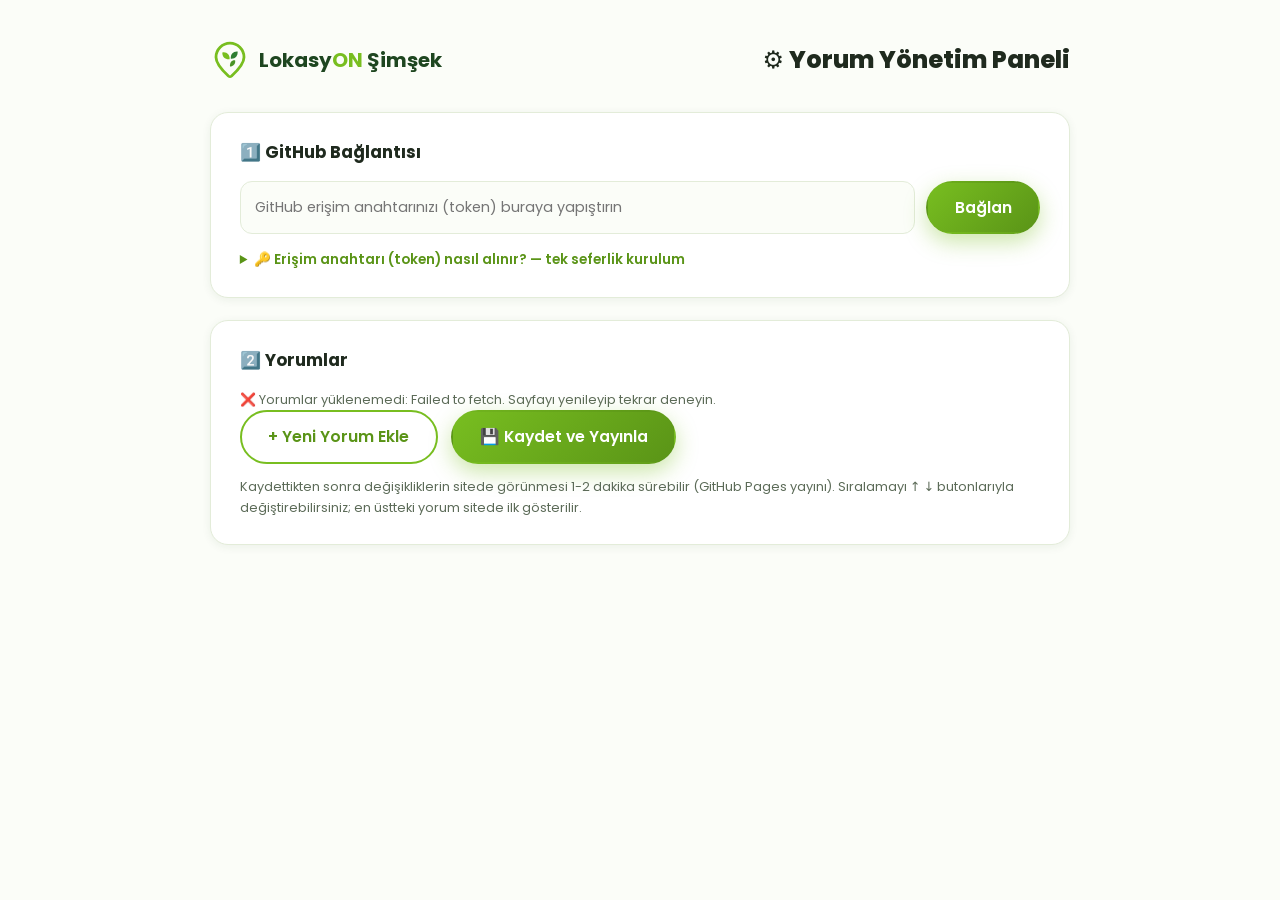
==== admin.html @ f654c785 "Yorum yonetim (admin) paneli ve dinamik yorumlar eklendi - Yorumlar data/yorumlar.json dosyasina tas" ====
<!DOCTYPE html>
<html lang="tr">
<head>
  <meta charset="UTF-8">
  <meta name="viewport" content="width=device-width, initial-scale=1.0">
  <meta name="robots" content="noindex, nofollow">
  <title>Yorum Yönetimi | LokasyON Şimşek</title>
  <link rel="preconnect" href="https://fonts.googleapis.com">
  <link rel="preconnect" href="https://fonts.gstatic.com" crossorigin>
  <link href="https://fonts.googleapis.com/css2?family=Poppins:wght@300;400;500;600;700;800&display=swap" rel="stylesheet">
  <link rel="stylesheet" href="css/style.css">
  <link rel="icon" href="data:image/svg+xml,%3Csvg xmlns='http://www.w3.org/2000/svg' viewBox='0 0 100 100'%3E%3Ccircle cx='50' cy='50' r='48' fill='white' stroke='%2378be20' stroke-width='4'/%3E%3Cpath d='M50 12 C32 12 18 26 18 44 C18 60 34 75 46 86 C48 88 52 88 54 86 C66 75 82 60 82 44 C82 26 68 12 50 12 Z' fill='none' stroke='%23222222' stroke-width='6'/%3E%3Cpath d='M32 32 C43 30 50 38 49 48 C38 49 31 42 32 32 Z' fill='%2378be20'/%3E%3Cpath d='M68 30 C57 29 51 36 52 46 C63 47 69 40 68 30 Z' fill='%232e7d32'/%3E%3C/svg%3E">
  <style>
    body { background: var(--bg-cream); }
    .admin-wrap { width: min(860px, 94%); margin: 0 auto; padding: 2.5rem 0 5rem; }
    .admin-head { display: flex; align-items: center; justify-content: space-between; gap: 1rem; flex-wrap: wrap; margin-bottom: 2rem; }
    .admin-head h1 { font-size: 1.5rem; font-weight: 800; }
    .admin-card { background: #fff; border: 1px solid var(--line); border-radius: var(--radius); padding: 1.6rem 1.8rem; box-shadow: var(--shadow-sm); margin-bottom: 1.4rem; }
    .admin-card h2 { font-size: 1.05rem; font-weight: 700; margin-bottom: 0.9rem; }
    .token-row { display: flex; gap: 0.7rem; flex-wrap: wrap; }
    .token-row input { flex: 1; min-width: 220px; font-family: var(--font); font-size: 0.9rem; border: 1.5px solid var(--line); border-radius: 12px; padding: 0.75em 1em; background: var(--bg-cream); }
    .token-row input:focus { outline: none; border-color: var(--green); }
    .token-help { margin-top: 0.9rem; font-size: 0.85rem; color: var(--muted); }
    .token-help summary { cursor: pointer; font-weight: 600; color: var(--green-dark); }
    .token-help ol { margin: 0.6rem 0 0 1.2rem; display: grid; gap: 0.3rem; }
    .token-help a { color: var(--green-dark); font-weight: 600; text-decoration: underline; }
    .yorum-item { border: 1px solid var(--line); border-radius: 14px; padding: 1.2rem 1.3rem; margin-bottom: 1rem; background: var(--bg-cream); }
    .yorum-item .form-row3 { display: grid; grid-template-columns: 1.4fr 1.4fr 0.7fr 0.7fr; gap: 0.7rem; margin-bottom: 0.7rem; }
    .yorum-item label { display: block; font-size: 0.75rem; font-weight: 700; color: var(--muted); margin-bottom: 0.25rem; }
    .yorum-item input, .yorum-item select, .yorum-item textarea { width: 100%; font-family: var(--font); font-size: 0.88rem; border: 1.5px solid var(--line); border-radius: 10px; padding: 0.6em 0.8em; background: #fff; }
    .yorum-item input:focus, .yorum-item select:focus, .yorum-item textarea:focus { outline: none; border-color: var(--green); }
    .yorum-item textarea { resize: vertical; }
    .yorum-tools { display: flex; gap: 0.5rem; justify-content: flex-end; margin-top: 0.7rem; }
    .tool-btn { border: 1.5px solid var(--line); background: #fff; border-radius: 10px; padding: 0.4em 0.9em; font-family: var(--font); font-size: 0.82rem; font-weight: 600; cursor: pointer; transition: border-color 0.15s, color 0.15s; }
    .tool-btn:hover { border-color: var(--green); color: var(--green-dark); }
    .tool-btn.danger:hover { border-color: #d64545; color: #d64545; }
    .admin-actions { display: flex; gap: 0.8rem; flex-wrap: wrap; align-items: center; }
    .status { margin-top: 1rem; font-size: 0.9rem; font-weight: 600; padding: 0.8em 1.1em; border-radius: 12px; display: none; }
    .status.ok { display: block; background: #ecf7dd; color: var(--green-dark); }
    .status.err { display: block; background: #fde5e5; color: #c03434; }
    .status.info { display: block; background: #e3f3fa; color: #1d7fae; }
    .status a { text-decoration: underline; }
    .muted-note { font-size: 0.8rem; color: var(--muted); margin-top: 0.8rem; }
    @media (max-width: 640px) { .yorum-item .form-row3 { grid-template-columns: 1fr 1fr; } }
  </style>
</head>
<body>
  <div class="admin-wrap">
    <div class="admin-head">
      <a href="index.html" class="brand">
        <span class="brand-icon">
          <svg viewBox="0 0 100 100"><path d="M50 8 C31 8 15 24 15 43 C15 61 33 78 46 90 C48.4 92 51.6 92 54 90 C67 78 85 61 85 43 C85 24 69 8 50 8 Z" fill="none" stroke="currentColor" stroke-width="7" stroke-linejoin="round"/><path d="M31 31 C42 29 50 37 49 48 C38 49 30 42 31 31 Z" fill="#78be20"/><path d="M69 29 C58 28 51 36 52 47 C63 48 70 40 69 29 Z" fill="#2e7d32"/><path d="M50 66 C49 57 54 50 63 51 C64 60 58 66 50 66 Z" fill="#4a9427"/></svg>
        </span>
        <span class="brand-text">Lokasy<em>ON</em> Şimşek</span>
      </a>
      <h1>⚙️ Yorum Yönetim Paneli</h1>
    </div>

    <div class="admin-card">
      <h2>1️⃣ GitHub Bağlantısı</h2>
      <div class="token-row">
        <input type="password" id="tokenInput" placeholder="GitHub erişim anahtarınızı (token) buraya yapıştırın" autocomplete="off">
        <button class="btn btn-primary" id="connectBtn" type="button">Bağlan</button>
        <button class="btn btn-ghost" id="disconnectBtn" type="button" style="display:none">Bağlantıyı Kes</button>
      </div>
      <details class="token-help">
        <summary>🔑 Erişim anahtarı (token) nasıl alınır? — tek seferlik kurulum</summary>
        <ol>
          <li><a href="https://github.com/settings/personal-access-tokens/new" target="_blank" rel="noopener">github.com/settings/personal-access-tokens/new</a> adresine gidin (GitHub hesabınızla).</li>
          <li>"Token name" kısmına <strong>yorum-paneli</strong> yazın; süreyi (Expiration) 1 yıl seçebilirsiniz.</li>
          <li>"Repository access" altında <strong>Only select repositories</strong> → <strong>hasankkilic/Herbalife</strong> seçin.</li>
          <li>"Permissions → Repository permissions → <strong>Contents</strong>" iznini <strong>Read and write</strong> yapın.</li>
          <li>"Generate token" deyin ve çıkan <code>github_pat_...</code> ile başlayan anahtarı kopyalayıp yukarıya yapıştırın.</li>
        </ol>
        <p style="margin-top:0.6rem">⚠️ Anahtar yalnızca bu tarayıcıda saklanır, kimseyle paylaşmayın. Anahtarın ait olduğu hesabın bu repoda yazma yetkisi olmalıdır.</p>
      </details>
      <div class="status" id="connStatus"></div>
    </div>

    <div class="admin-card">
      <h2>2️⃣ Yorumlar</h2>
      <div id="yorumList"><p class="muted-note">Yorumlar yükleniyor…</p></div>
      <div class="admin-actions">
        <button class="btn btn-outline" id="addBtn" type="button">+ Yeni Yorum Ekle</button>
        <button class="btn btn-primary" id="saveBtn" type="button">💾 Kaydet ve Yayınla</button>
      </div>
      <div class="status" id="saveStatus"></div>
      <p class="muted-note">Kaydettikten sonra değişikliklerin sitede görünmesi 1-2 dakika sürebilir (GitHub Pages yayını). Sıralamayı ↑ ↓ butonlarıyla değiştirebilirsiniz; en üstteki yorum sitede ilk gösterilir.</p>
    </div>
  </div>

  <script src="js/admin.js"></script>
</body>
</html>
---- css/style.css ----
/* ============================================================
   ŞİMŞEK WELLNESS — Ana Stil Dosyası
   Renkleri değiştirmek için aşağıdaki :root değişkenlerini düzenleyin.
   ============================================================ */

:root {
  --green: #78be20;
  --green-dark: #5a9417;
  --green-deep: #1e4620;
  --orange: #f5821f;
  --orange-dark: #d96c0e;
  --pink: #e0559b;
  --blue: #2f9dd0;
  --ink: #1f2a1e;
  --muted: #5c6b58;
  --bg: #ffffff;
  --bg-soft: #f4f9ee;
  --bg-cream: #fbfdf8;
  --line: #e3ecd9;
  --shadow-sm: 0 2px 10px rgba(30, 70, 32, 0.07);
  --shadow-md: 0 10px 30px rgba(30, 70, 32, 0.12);
  --shadow-lg: 0 24px 60px rgba(30, 70, 32, 0.16);
  --radius: 18px;
  --radius-lg: 28px;
  --font: 'Poppins', system-ui, -apple-system, sans-serif;
}

* { margin: 0; padding: 0; box-sizing: border-box; }

html { scroll-behavior: smooth; scroll-padding-top: 96px; }

body {
  font-family: var(--font);
  color: var(--ink);
  background: var(--bg);
  line-height: 1.65;
  overflow-x: hidden;
}

img { max-width: 100%; display: block; }
a { color: inherit; text-decoration: none; }
ul { list-style: none; }

.container { width: min(1180px, 92%); margin: 0 auto; }
.container-narrow { width: min(820px, 92%); margin: 0 auto; }
.center { text-align: center; margin-top: 2.2rem; }

/* ---------- Rozetler & Butonlar ---------- */
.badge {
  display: inline-block;
  background: var(--bg-soft);
  color: var(--green-dark);
  border: 1px solid var(--line);
  font-size: 0.78rem;
  font-weight: 700;
  letter-spacing: 0.12em;
  padding: 0.42em 1.1em;
  border-radius: 999px;
  margin-bottom: 1rem;
}
.badge-orange { background: #fff3e6; color: var(--orange-dark); border-color: #ffdfbd; }
.badge-light { background: rgba(255, 255, 255, 0.14); color: #eaffd2; border-color: rgba(255, 255, 255, 0.25); }

.btn {
  display: inline-flex;
  align-items: center;
  justify-content: center;
  gap: 0.55em;
  font-family: var(--font);
  font-weight: 600;
  font-size: 0.98rem;
  padding: 0.85em 1.7em;
  border-radius: 999px;
  border: 2px solid transparent;
  cursor: pointer;
  transition: transform 0.2s ease, box-shadow 0.2s ease, background 0.2s ease, color 0.2s ease;
}
.btn svg { width: 1.15em; height: 1.15em; }
.btn:hover { transform: translateY(-2px); }
.btn:active { transform: translateY(0); }

.btn-primary {
  background: linear-gradient(135deg, var(--green) 0%, var(--green-dark) 100%);
  color: #fff;
  box-shadow: 0 8px 22px rgba(120, 190, 32, 0.38);
}
.btn-primary:hover { box-shadow: 0 12px 28px rgba(120, 190, 32, 0.48); }

.btn-ghost { background: transparent; color: var(--ink); border-color: var(--line); }
.btn-ghost:hover { border-color: var(--green); color: var(--green-dark); }

.btn-outline { background: transparent; color: var(--green-dark); border-color: var(--green); }
.btn-outline:hover { background: var(--green); color: #fff; box-shadow: 0 8px 22px rgba(120, 190, 32, 0.35); }

.btn-white { background: #fff; color: var(--green-deep); box-shadow: 0 10px 26px rgba(0, 0, 0, 0.18); }
.btn-white:hover { box-shadow: 0 14px 32px rgba(0, 0, 0, 0.24); }

.btn-lg { padding: 1em 2em; font-size: 1.04rem; }
.btn-block { width: 100%; }

/* ---------- Üst Bilgi Çubuğu ---------- */
.topbar {
  background: var(--green-deep);
  color: #d9edc4;
  font-size: 0.84rem;
}
.topbar-inner {
  display: flex;
  justify-content: space-between;
  align-items: center;
  gap: 1rem;
  padding: 0.5rem 0;
}
.topbar-left, .topbar-right { display: flex; align-items: center; gap: 1.4rem; }
.topbar-item { display: inline-flex; align-items: center; gap: 0.45em; }
.topbar-item svg, .topbar-right svg { width: 1em; height: 1em; }
.topbar a:hover { color: #fff; }
.topbar-note { color: #ffd9ae; font-weight: 600; }

/* ---------- Menü ---------- */
.navbar {
  position: sticky;
  top: 0;
  z-index: 100;
  background: rgba(255, 255, 255, 0.92);
  backdrop-filter: blur(12px);
  border-bottom: 1px solid transparent;
  transition: box-shadow 0.25s ease, border-color 0.25s ease;
}
.navbar.scrolled { box-shadow: var(--shadow-sm); border-bottom-color: var(--line); }

.nav-inner {
  display: flex;
  align-items: center;
  gap: 1.5rem;
  padding: 0.8rem 0;
}

.brand { display: inline-flex; align-items: center; gap: 0.55rem; font-weight: 700; font-size: 1.25rem; color: var(--green-deep); }
.brand-icon { width: 40px; height: 40px; color: var(--green); flex-shrink: 0; }
.brand-icon svg { width: 100%; height: 100%; }
.brand-text em { font-style: normal; color: var(--green); }
.brand-light { color: #fff; }

.nav-links { display: flex; gap: 1.4rem; margin-left: auto; }
.nav-links a {
  font-size: 0.92rem;
  font-weight: 500;
  color: var(--muted);
  padding: 0.35em 0;
  position: relative;
  transition: color 0.2s ease;
}
.nav-links a::after {
  content: "";
  position: absolute;
  left: 0; right: 100%; bottom: 0;
  height: 2.5px;
  background: var(--green);
  border-radius: 2px;
  transition: right 0.25s ease;
}
.nav-links a:hover, .nav-links a.active { color: var(--green-deep); }
.nav-links a:hover::after, .nav-links a.active::after { right: 0; }

.nav-cta { flex-shrink: 0; }

.nav-toggle {
  display: none;
  flex-direction: column;
  gap: 5px;
  background: none;
  border: 0;
  cursor: pointer;
  padding: 6px;
}
.nav-toggle span {
  width: 26px; height: 3px;
  background: var(--green-deep);
  border-radius: 3px;
  transition: transform 0.25s ease, opacity 0.25s ease;
}
.nav-toggle.open span:nth-child(1) { transform: translateY(8px) rotate(45deg); }
.nav-toggle.open span:nth-child(2) { opacity: 0; }
.nav-toggle.open span:nth-child(3) { transform: translateY(-8px) rotate(-45deg); }

/* ---------- Hero ---------- */
.hero {
  position: relative;
  padding: 4.5rem 0 5rem;
  background: linear-gradient(160deg, var(--bg-cream) 0%, var(--bg-soft) 100%);
  overflow: hidden;
}
.hero-bg { position: absolute; inset: 0; pointer-events: none; }
.blob { position: absolute; border-radius: 50%; filter: blur(60px); opacity: 0.5; }
.blob-1 { width: 420px; height: 420px; background: #d3f0ae; top: -140px; right: -100px; }
.blob-2 { width: 320px; height: 320px; background: #ffe2c2; bottom: -120px; left: -80px; }
.blob-3 { width: 220px; height: 220px; background: #d3f0ae; bottom: 10%; right: 30%; opacity: 0.35; }

.hero-inner {
  position: relative;
  display: grid;
  grid-template-columns: 1.05fr 0.95fr;
  gap: 3.5rem;
  align-items: center;
}

.hero h1 {
  font-size: clamp(2.1rem, 4.2vw, 3.3rem);
  line-height: 1.15;
  font-weight: 800;
  letter-spacing: -0.02em;
  margin: 0.6rem 0 1.1rem;
}
.highlight {
  color: var(--green-dark);
  position: relative;
  white-space: nowrap;
}
.highlight::after {
  content: "";
  position: absolute;
  left: 0; right: 0; bottom: 0.08em;
  height: 0.32em;
  background: rgba(120, 190, 32, 0.25);
  border-radius: 4px;
  z-index: -1;
}

.hero-sub { color: var(--muted); font-size: 1.06rem; max-width: 54ch; }

.hero-checks { margin: 1.4rem 0 1.8rem; display: grid; gap: 0.55rem; }
.hero-checks li {
  display: flex; align-items: center; gap: 0.6em;
  font-weight: 500; font-size: 0.98rem;
}
.hero-checks li::before {
  content: "✓";
  display: inline-flex; align-items: center; justify-content: center;
  width: 1.5em; height: 1.5em;
  background: var(--green);
  color: #fff;
  font-size: 0.8em;
  font-weight: 800;
  border-radius: 50%;
  flex-shrink: 0;
}

.hero-actions { display: flex; flex-wrap: wrap; gap: 0.9rem; margin-bottom: 2rem; }

.hero-trust { display: flex; align-items: center; gap: 0.9rem; }
.hero-trust p { font-size: 0.92rem; color: var(--muted); }
.avatars { display: flex; }
.avatars span {
  width: 42px; height: 42px;
  display: inline-flex; align-items: center; justify-content: center;
  font-size: 1.25rem;
  background: #fff;
  border: 2.5px solid var(--bg-soft);
  border-radius: 50%;
  box-shadow: var(--shadow-sm);
}
.avatars span + span { margin-left: -12px; }

.hero-visual { position: relative; }
.hero-img-wrap {
  border-radius: var(--radius-lg);
  overflow: hidden;
  box-shadow: var(--shadow-lg);
  transform: rotate(1.5deg);
}
.hero-img-wrap img { width: 100%; height: 480px; object-fit: cover; }

.float-card {
  position: absolute;
  display: flex; align-items: center; gap: 0.7rem;
  background: #fff;
  border-radius: 16px;
  box-shadow: var(--shadow-md);
  padding: 0.8rem 1.1rem;
  animation: floaty 4.5s ease-in-out infinite;
}
.float-card strong { display: block; font-size: 0.9rem; line-height: 1.3; }
.float-card small { color: var(--muted); font-size: 0.76rem; }
.float-icon { font-size: 1.6rem; }
.float-card-1 { top: 6%; left: -8%; }
.float-card-2 { bottom: 8%; right: -5%; animation-delay: 2.2s; }

@keyframes floaty {
  0%, 100% { transform: translateY(0); }
  50% { transform: translateY(-10px); }
}

/* ---------- Sayaçlar ---------- */
.stats {
  background: linear-gradient(135deg, var(--green) 0%, var(--green-dark) 100%);
  color: #fff;
  padding: 2.6rem 0;
}
.stats-grid {
  display: grid;
  grid-template-columns: repeat(4, 1fr);
  gap: 1.5rem;
  text-align: center;
}
.stat-number, .stat-plus {
  font-size: clamp(2rem, 3.5vw, 2.9rem);
  font-weight: 800;
  letter-spacing: -0.02em;
}
.stat p { color: #e8ffd1; font-weight: 500; font-size: 0.95rem; }

/* ---------- Bölüm Ortak ---------- */
.section { padding: 5.5rem 0; }
.section-alt { background: var(--bg-cream); }
.section-head { text-align: center; max-width: 640px; margin: 0 auto 3.2rem; }
.section-head h2 {
  font-size: clamp(1.7rem, 3vw, 2.4rem);
  font-weight: 800;
  letter-spacing: -0.02em;
  line-height: 1.2;
  margin-bottom: 0.8rem;
}
.section-head p { color: var(--muted); }

/* ---------- Hizmet Kartları ---------- */
.services-grid {
  display: grid;
  grid-template-columns: repeat(3, 1fr);
  gap: 1.6rem;
}
.service-card {
  background: #fff;
  border: 1px solid var(--line);
  border-radius: var(--radius);
  padding: 2rem 1.7rem;
  transition: transform 0.25s ease, box-shadow 0.25s ease, border-color 0.25s ease;
}
.service-card:hover {
  transform: translateY(-6px);
  box-shadow: var(--shadow-md);
  border-color: transparent;
}
.service-icon {
  width: 58px; height: 58px;
  display: flex; align-items: center; justify-content: center;
  border-radius: 16px;
  margin-bottom: 1.2rem;
}
.service-icon svg { width: 28px; height: 28px; }
.icon-green { background: #ecf7dd; color: var(--green-dark); }
.icon-orange { background: #fff0e0; color: var(--orange); }
.icon-pink { background: #fde8f3; color: var(--pink); }
.icon-blue { background: #e3f3fa; color: var(--blue); }

.service-card h3 { font-size: 1.18rem; font-weight: 700; margin-bottom: 0.5rem; }
.service-card > p { color: var(--muted); font-size: 0.93rem; margin-bottom: 1rem; }
.service-card ul { display: grid; gap: 0.4rem; }
.service-card ul li {
  font-size: 0.88rem;
  font-weight: 500;
  display: flex; align-items: center; gap: 0.5em;
}
.service-card ul li::before {
  content: "•";
  color: var(--green);
  font-size: 1.4em;
  line-height: 1;
}

/* ---------- Split (Analiz & Hakkımızda) ---------- */
.split {
  display: grid;
  grid-template-columns: 1fr 1fr;
  gap: 4rem;
  align-items: center;
}
.split-content h2 {
  font-size: clamp(1.7rem, 3vw, 2.3rem);
  font-weight: 800;
  letter-spacing: -0.02em;
  line-height: 1.2;
  margin-bottom: 1rem;
}
.split-content > p { color: var(--muted); margin-bottom: 1rem; }
.split-content .btn { margin-top: 1.4rem; }

.img-stack { position: relative; }
.img-main {
  width: 100%; height: 500px;
  object-fit: cover;
  border-radius: var(--radius-lg);
  box-shadow: var(--shadow-lg);
}
.analysis-card {
  position: absolute;
  bottom: -28px; right: -18px;
  width: min(300px, 85%);
  background: #fff;
  border-radius: var(--radius);
  box-shadow: var(--shadow-lg);
  padding: 1.3rem 1.4rem;
}
.analysis-card h4 { font-size: 0.95rem; margin-bottom: 0.9rem; }
.meter { margin-bottom: 0.7rem; }
.meter span { font-size: 0.76rem; font-weight: 600; color: var(--muted); }
.meter-bar {
  height: 8px;
  background: var(--bg-soft);
  border-radius: 999px;
  overflow: hidden;
  margin-top: 0.25rem;
}
.meter-bar i {
  display: block;
  height: 100%;
  width: var(--w, 50%);
  background: linear-gradient(90deg, var(--green), var(--orange));
  border-radius: 999px;
  animation: growbar 1.4s ease both;
}
@keyframes growbar { from { width: 0; } }

.analysis-grid {
  display: grid;
  grid-template-columns: 1fr 1fr;
  gap: 0.8rem;
  margin: 1.4rem 0 0.6rem;
}
.analysis-item {
  display: flex; align-items: center; gap: 0.7rem;
  background: #fff;
  border: 1px solid var(--line);
  border-radius: 14px;
  padding: 0.8rem 1rem;
}
.analysis-item span { font-size: 1.3rem; }
.analysis-item p { font-size: 0.86rem; font-weight: 600; line-height: 1.35; }

/* ---------- Süreç Adımları ---------- */
.steps {
  display: grid;
  grid-template-columns: repeat(4, 1fr);
  gap: 1.6rem;
  counter-reset: step;
}
.step {
  position: relative;
  background: #fff;
  border: 1px solid var(--line);
  border-radius: var(--radius);
  padding: 2.4rem 1.6rem 1.8rem;
  transition: transform 0.25s ease, box-shadow 0.25s ease;
}
.step:hover { transform: translateY(-6px); box-shadow: var(--shadow-md); }
.step-no {
  position: absolute;
  top: -20px; left: 1.4rem;
  background: linear-gradient(135deg, var(--orange) 0%, var(--orange-dark) 100%);
  color: #fff;
  font-weight: 800;
  font-size: 0.95rem;
  padding: 0.45em 0.9em;
  border-radius: 12px;
  box-shadow: 0 8px 20px rgba(245, 130, 31, 0.35);
}
.step h3 { font-size: 1.06rem; font-weight: 700; margin-bottom: 0.5rem; }
.step p { color: var(--muted); font-size: 0.9rem; }

/* ---------- Program Kartları ---------- */
.programs-grid {
  display: grid;
  grid-template-columns: repeat(3, 1fr);
  gap: 1.8rem;
}
.program-card {
  background: #fff;
  border-radius: var(--radius);
  overflow: hidden;
  border: 1px solid var(--line);
  display: flex;
  flex-direction: column;
  transition: transform 0.25s ease, box-shadow 0.25s ease;
}
.program-card:hover { transform: translateY(-6px); box-shadow: var(--shadow-md); }
.program-img { position: relative; }
.program-img img { width: 100%; height: 210px; object-fit: cover; }
.program-tag {
  position: absolute;
  top: 14px; left: 14px;
  background: var(--orange);
  color: #fff;
  font-size: 0.75rem;
  font-weight: 700;
  padding: 0.4em 1em;
  border-radius: 999px;
  box-shadow: 0 6px 16px rgba(245, 130, 31, 0.4);
}
.program-body { padding: 1.6rem; display: flex; flex-direction: column; flex: 1; }
.program-body h3 { font-size: 1.15rem; font-weight: 700; margin-bottom: 0.4rem; }
.program-body > p { color: var(--muted); font-size: 0.9rem; margin-bottom: 1rem; }
.program-body ul { display: grid; gap: 0.45rem; margin-bottom: 1.4rem; }
.program-body ul li {
  font-size: 0.88rem; font-weight: 500;
  display: flex; align-items: flex-start; gap: 0.55em;
}
.program-body ul li::before {
  content: "✓";
  color: var(--green-dark);
  font-weight: 800;
  flex-shrink: 0;
}
.program-body .btn { margin-top: auto; align-self: flex-start; }

/* ---------- Hakkımızda ---------- */
.about-points {
  display: grid;
  grid-template-columns: 1fr 1fr;
  gap: 1rem;
  margin-top: 1.6rem;
}
.about-point {
  display: flex; align-items: flex-start; gap: 0.8rem;
  background: var(--bg-cream);
  border: 1px solid var(--line);
  border-radius: 14px;
  padding: 1rem 1.1rem;
}
.about-point span { font-size: 1.5rem; }
.about-point strong { display: block; font-size: 0.95rem; }
.about-point small { color: var(--muted); font-size: 0.8rem; line-height: 1.4; display: block; }

.about-imgs { position: relative; padding-bottom: 3rem; }
.about-img-1 {
  width: 82%;
  height: 420px;
  object-fit: cover;
  border-radius: var(--radius-lg);
  box-shadow: var(--shadow-lg);
}
.about-img-2 {
  position: absolute;
  right: 0; bottom: 0;
  width: 46%;
  height: 260px;
  object-fit: cover;
  border-radius: var(--radius);
  border: 6px solid #fff;
  box-shadow: var(--shadow-lg);
}
.exp-card {
  position: absolute;
  top: 24px; right: 6%;
  background: linear-gradient(135deg, var(--green) 0%, var(--green-dark) 100%);
  color: #fff;
  border-radius: 16px;
  padding: 0.9rem 1.2rem;
  display: flex; align-items: center; gap: 0.6rem;
  box-shadow: var(--shadow-md);
}
.exp-card strong { font-size: 1.9rem; font-weight: 800; line-height: 1; }
.exp-card span { font-size: 0.78rem; line-height: 1.25; opacity: 0.95; }

/* ---------- Yorumlar ---------- */
.section-green {
  background:
    radial-gradient(600px 300px at 85% 10%, rgba(255, 255, 255, 0.08), transparent),
    linear-gradient(150deg, var(--green-deep) 0%, #2c5e2e 100%);
  color: #fff;
}
.section-green .section-head h2 { color: #fff; }
.section-green .section-head p { color: #cfe6b8; }

.slider { max-width: 760px; margin: 0 auto; overflow: hidden; }
.slides {
  display: flex;
  transition: transform 0.5s ease;
}
.slide {
  flex: 0 0 100%;
  background: rgba(255, 255, 255, 0.07);
  border: 1px solid rgba(255, 255, 255, 0.14);
  border-radius: var(--radius);
  padding: 2.4rem 2.6rem;
  text-align: center;
  backdrop-filter: blur(4px);
}
.stars { color: #ffc93c; font-size: 1.2rem; letter-spacing: 0.15em; margin-bottom: 1rem; }
.slide p { font-size: 1.06rem; line-height: 1.75; color: #f0f8e6; }
.slide footer { margin-top: 1.4rem; }
.slide footer strong { display: block; font-size: 1rem; }
.slide footer span { font-size: 0.82rem; color: #b9d99c; }

.slider-nav {
  display: flex; align-items: center; justify-content: center;
  gap: 1.2rem;
  margin-top: 1.6rem;
}
.slider-btn {
  width: 42px; height: 42px;
  border-radius: 50%;
  border: 1px solid rgba(255, 255, 255, 0.3);
  background: rgba(255, 255, 255, 0.08);
  color: #fff;
  font-size: 1.5rem;
  line-height: 1;
  cursor: pointer;
  transition: background 0.2s ease;
}
.slider-btn:hover { background: rgba(255, 255, 255, 0.2); }
.dots { display: flex; gap: 0.5rem; }
.dots button {
  width: 10px; height: 10px;
  border-radius: 50%;
  border: 0;
  background: rgba(255, 255, 255, 0.3);
  cursor: pointer;
  transition: background 0.2s ease, transform 0.2s ease;
}
.dots button.active { background: #fff; transform: scale(1.25); }

.results-note {
  text-align: center;
  font-size: 0.78rem;
  color: #a8c98b;
  margin-top: 2rem;
}

/* ---------- Instagram ---------- */
.ig-handle { color: var(--green-dark); }
.ig-handle:hover { text-decoration: underline; }
.ig-grid {
  display: grid;
  grid-template-columns: repeat(4, 1fr);
  gap: 1rem;
}
.ig-item {
  position: relative;
  border-radius: var(--radius);
  overflow: hidden;
  aspect-ratio: 1;
}
.ig-item img {
  width: 100%; height: 100%;
  object-fit: cover;
  transition: transform 0.35s ease;
}
.ig-item::after {
  content: "📷 Görüntüle";
  position: absolute;
  inset: 0;
  display: flex; align-items: center; justify-content: center;
  background: rgba(30, 70, 32, 0.55);
  color: #fff;
  font-weight: 600;
  font-size: 0.9rem;
  opacity: 0;
  transition: opacity 0.3s ease;
}
.ig-item:hover::after { opacity: 1; }
.ig-item:hover img { transform: scale(1.08); }

/* ---------- SSS ---------- */
.faq { display: grid; gap: 0.9rem; }
.faq-item {
  background: #fff;
  border: 1px solid var(--line);
  border-radius: 14px;
  overflow: hidden;
  transition: box-shadow 0.2s ease;
}
.faq-item[open] { box-shadow: var(--shadow-sm); border-color: rgba(120, 190, 32, 0.5); }
.faq-item summary {
  list-style: none;
  cursor: pointer;
  font-weight: 600;
  font-size: 1rem;
  padding: 1.1rem 3.2rem 1.1rem 1.4rem;
  position: relative;
  user-select: none;
}
.faq-item summary::-webkit-details-marker { display: none; }
.faq-item summary::after {
  content: "+";
  position: absolute;
  right: 1.2rem; top: 50%;
  transform: translateY(-50%);
  width: 30px; height: 30px;
  display: flex; align-items: center; justify-content: center;
  background: var(--bg-soft);
  color: var(--green-dark);
  border-radius: 50%;
  font-size: 1.3rem;
  font-weight: 600;
  transition: transform 0.25s ease, background 0.25s ease, color 0.25s ease;
}
.faq-item[open] summary::after {
  content: "−";
  background: var(--green);
  color: #fff;
}
.faq-item p {
  padding: 0 1.4rem 1.3rem;
  color: var(--muted);
  font-size: 0.93rem;
}

/* ---------- CTA Bandı ---------- */
.cta-band {
  background:
    radial-gradient(500px 260px at 15% 20%, rgba(255, 255, 255, 0.12), transparent),
    linear-gradient(135deg, var(--orange) 0%, var(--orange-dark) 100%);
  color: #fff;
  padding: 3.6rem 0;
}
.cta-inner {
  display: flex;
  align-items: center;
  justify-content: space-between;
  gap: 2rem;
  flex-wrap: wrap;
}
.cta-inner h2 { font-size: clamp(1.5rem, 2.8vw, 2.1rem); font-weight: 800; margin-bottom: 0.3rem; }
.cta-inner p { color: #ffe8cf; }

/* ---------- İletişim ---------- */
.contact-grid {
  display: grid;
  grid-template-columns: 0.9fr 1.1fr;
  gap: 2.5rem;
  align-items: start;
}
.contact-info { display: grid; gap: 1rem; }
.contact-card {
  display: flex; align-items: flex-start; gap: 1rem;
  background: #fff;
  border: 1px solid var(--line);
  border-radius: 14px;
  padding: 1.1rem 1.3rem;
  transition: transform 0.2s ease, box-shadow 0.2s ease;
}
.contact-card:hover { transform: translateX(4px); box-shadow: var(--shadow-sm); }
.contact-icon { font-size: 1.5rem; }
.contact-card strong { display: block; font-size: 0.95rem; margin-bottom: 0.15rem; }
.contact-card p { color: var(--muted); font-size: 0.9rem; }
.contact-card a { color: var(--green-dark); font-weight: 600; }
.contact-card a:hover { text-decoration: underline; }

.contact-form {
  background: #fff;
  border: 1px solid var(--line);
  border-radius: var(--radius-lg);
  padding: 2.2rem 2.4rem;
  box-shadow: var(--shadow-md);
}
.contact-form h3 { font-size: 1.3rem; font-weight: 700; margin-bottom: 1.4rem; }
.form-row { display: grid; grid-template-columns: 1fr 1fr; gap: 1rem; }
.form-group { margin-bottom: 1.1rem; }
.form-group label {
  display: block;
  font-size: 0.85rem;
  font-weight: 600;
  margin-bottom: 0.4rem;
}
.form-group input,
.form-group select,
.form-group textarea {
  width: 100%;
  font-family: var(--font);
  font-size: 0.95rem;
  color: var(--ink);
  background: var(--bg-cream);
  border: 1.5px solid var(--line);
  border-radius: 12px;
  padding: 0.8em 1em;
  transition: border-color 0.2s ease, box-shadow 0.2s ease;
}
.form-group textarea { resize: vertical; }
.form-group input:focus,
.form-group select:focus,
.form-group textarea:focus {
  outline: none;
  border-color: var(--green);
  box-shadow: 0 0 0 4px rgba(120, 190, 32, 0.15);
}
.form-note {
  margin-top: 1rem;
  font-size: 0.78rem;
  color: var(--muted);
  text-align: center;
}

.map-wrap {
  margin-top: 2.2rem;
  border-radius: var(--radius-lg);
  overflow: hidden;
  border: 1px solid var(--line);
  box-shadow: var(--shadow-sm);
}
.map-wrap iframe {
  width: 100%;
  height: 380px;
  border: 0;
  display: block;
}
.map-actions {
  display: flex;
  align-items: center;
  justify-content: space-between;
  gap: 1rem;
  flex-wrap: wrap;
  background: #fff;
  border-top: 1px solid var(--line);
  padding: 1rem 1.4rem;
}
.map-actions span { font-weight: 600; font-size: 0.93rem; }
.map-actions .btn { padding: 0.7em 1.5em; font-size: 0.9rem; }

/* ---------- Footer ---------- */
.footer {
  background: #142d15;
  color: #b9ccae;
  font-size: 0.9rem;
}
.footer-grid {
  display: grid;
  grid-template-columns: 1.4fr 0.8fr 0.9fr 1.1fr;
  gap: 2.5rem;
  padding: 3.8rem 0 2.6rem;
}
.footer .brand { margin-bottom: 1rem; }
.footer-col > p { margin-bottom: 1.2rem; line-height: 1.7; }
.footer h4 {
  color: #fff;
  font-size: 1rem;
  font-weight: 700;
  margin-bottom: 1.1rem;
}
.footer-col ul { display: grid; gap: 0.55rem; }
.footer a:hover { color: #fff; }
.footer-contact a { color: #d9edc4; }
.footer-social { display: flex; gap: 0.7rem; }
.footer-social a {
  width: 40px; height: 40px;
  display: inline-flex; align-items: center; justify-content: center;
  background: rgba(255, 255, 255, 0.08);
  border-radius: 12px;
  transition: background 0.2s ease, transform 0.2s ease;
}
.footer-social a:hover { background: var(--green); color: #fff; transform: translateY(-3px); }
.footer-social svg { width: 19px; height: 19px; }

.footer-bottom {
  border-top: 1px solid rgba(255, 255, 255, 0.09);
  padding: 1.6rem 0;
}
.disclaimer {
  font-size: 0.76rem;
  color: #7e9873;
  line-height: 1.7;
  max-width: 880px;
  margin-bottom: 0.9rem;
}
.copyright { font-size: 0.82rem; }

/* ---------- Sabit WhatsApp ---------- */
.wa-float {
  position: fixed;
  right: 22px; bottom: 22px;
  z-index: 90;
  width: 60px; height: 60px;
  display: flex; align-items: center; justify-content: center;
  background: #25d366;
  color: #fff;
  border-radius: 50%;
  box-shadow: 0 12px 30px rgba(37, 211, 102, 0.45);
  transition: transform 0.2s ease, box-shadow 0.2s ease;
}
.wa-float:hover { transform: scale(1.1); box-shadow: 0 16px 36px rgba(37, 211, 102, 0.55); }
.wa-float svg { width: 30px; height: 30px; }
.wa-float::before {
  content: "";
  position: absolute;
  inset: 0;
  border-radius: 50%;
  border: 2px solid #25d366;
  animation: pulse 2s ease-out infinite;
}
@keyframes pulse {
  0% { transform: scale(1); opacity: 0.8; }
  100% { transform: scale(1.6); opacity: 0; }
}

/* ---------- Hesaplama Aracı ---------- */
.link-more {
  display: inline-block;
  margin-top: 1rem;
  margin-left: 1.2rem;
  font-size: 0.9rem;
  font-weight: 600;
  color: var(--green-dark);
}
.link-more:hover { text-decoration: underline; }

.calc-grid {
  display: grid;
  grid-template-columns: 0.95fr 1.05fr;
  gap: 2rem;
  align-items: start;
}

.calc-form {
  background: #fff;
  border: 1px solid var(--line);
  border-radius: var(--radius-lg);
  padding: 2rem 2.2rem;
  box-shadow: var(--shadow-md);
  position: sticky;
  top: 96px;
}
.calc-form h3 { font-size: 1.2rem; font-weight: 700; margin-bottom: 1.3rem; }

.seg { display: grid; grid-template-columns: 1fr 1fr; gap: 0.6rem; }
.seg-3 { grid-template-columns: repeat(3, 1fr); }
.seg input { position: absolute; opacity: 0; pointer-events: none; }
.seg label {
  display: flex;
  align-items: center;
  justify-content: center;
  margin: 0;
  padding: 0.7em 0.4em;
  font-size: 0.88rem !important;
  font-weight: 600;
  text-align: center;
  background: var(--bg-cream);
  border: 1.5px solid var(--line);
  border-radius: 12px;
  cursor: pointer;
  transition: background 0.2s ease, border-color 0.2s ease, color 0.2s ease, box-shadow 0.2s ease;
}
.seg label:hover { border-color: var(--green); }
.seg input:checked + label {
  background: linear-gradient(135deg, var(--green) 0%, var(--green-dark) 100%);
  border-color: var(--green-dark);
  color: #fff;
  box-shadow: 0 6px 16px rgba(120, 190, 32, 0.35);
}
.seg input:focus-visible + label { outline: 3px solid rgba(120, 190, 32, 0.4); }

.calc-results { min-height: 420px; }

.calc-placeholder {
  height: 100%;
  min-height: 420px;
  display: flex;
  flex-direction: column;
  align-items: center;
  justify-content: center;
  gap: 1rem;
  text-align: center;
  background: var(--bg-cream);
  border: 2px dashed var(--line);
  border-radius: var(--radius-lg);
  padding: 2rem;
  color: var(--muted);
}
.calc-placeholder span { font-size: 3rem; }
.calc-placeholder p { max-width: 34ch; }

.calc-output { display: grid; gap: 1rem; }

.res-card {
  background: #fff;
  border: 1px solid var(--line);
  border-radius: var(--radius);
  padding: 1.4rem 1.6rem;
  box-shadow: var(--shadow-sm);
}
.res-card h4 { font-size: 1rem; font-weight: 700; margin-bottom: 1rem; }

.res-bmi-head {
  display: flex;
  align-items: center;
  justify-content: space-between;
  gap: 1rem;
  margin-bottom: 1rem;
}
.res-bmi-head small { color: var(--muted); font-weight: 600; font-size: 0.8rem; display: block; }
.res-big { font-size: 2.2rem; font-weight: 800; line-height: 1.1; }

.bmi-chip {
  font-size: 0.82rem;
  font-weight: 700;
  padding: 0.45em 1.1em;
  border-radius: 999px;
  white-space: nowrap;
}
.bmi-chip.ok { background: #ecf7dd; color: var(--green-dark); }
.bmi-chip.warn { background: #fff3da; color: #b07908; }
.bmi-chip.low { background: #e3f3fa; color: #1d7fae; }
.bmi-chip.high { background: #fde5e5; color: #c03434; }

.bmi-scale {
  position: relative;
  height: 12px;
  border-radius: 999px;
  background: linear-gradient(90deg,
    #4aa3df 0% 17%,
    #78be20 17% 42%,
    #f5c542 42% 62%,
    #e05555 62% 100%);
}
.bmi-marker {
  position: absolute;
  top: 50%;
  width: 20px; height: 20px;
  transform: translate(-50%, -50%);
  background: #fff;
  border: 4px solid var(--ink);
  border-radius: 50%;
  box-shadow: 0 2px 8px rgba(0, 0, 0, 0.25);
  transition: left 0.6s ease;
}
.bmi-labels {
  display: flex;
  justify-content: space-between;
  font-size: 0.72rem;
  font-weight: 600;
  color: var(--muted);
  margin-top: 0.5rem;
}

.res-mini-row { display: grid; grid-template-columns: repeat(3, 1fr); gap: 1rem; }
.res-mini-row-2 { grid-template-columns: 1fr 1fr; }
.res-mini {
  background: #fff;
  border: 1px solid var(--line);
  border-radius: var(--radius);
  padding: 1rem 1.1rem;
  text-align: center;
  box-shadow: var(--shadow-sm);
}
.res-mini small {
  display: block;
  color: var(--muted);
  font-size: 0.74rem;
  font-weight: 600;
  line-height: 1.35;
  margin-bottom: 0.4rem;
}
.res-mini strong { font-size: 1.15rem; font-weight: 800; }
.res-target {
  background: linear-gradient(135deg, var(--green) 0%, var(--green-dark) 100%);
  border-color: var(--green-dark);
  color: #fff;
}
.res-target small { color: #e8ffd1; }

.macro-flex { display: flex; align-items: center; gap: 1.6rem; }
.macro-chart { width: 150px; height: 150px; flex-shrink: 0; position: relative; }
.macro-legend { display: grid; gap: 0.7rem; flex: 1; }
.macro-legend li {
  display: flex;
  align-items: center;
  gap: 0.6rem;
  font-size: 0.92rem;
  font-weight: 500;
}
.macro-legend strong { margin-left: auto; font-weight: 800; }
.dot { width: 14px; height: 14px; border-radius: 4px; flex-shrink: 0; }
.dot-p { background: #78be20; }
.dot-c { background: #f5821f; }
.dot-f { background: #2f9dd0; }

.res-note {
  font-size: 0.84rem;
  color: var(--muted);
  background: var(--bg-soft);
  border: 1px solid var(--line);
  border-radius: 12px;
  padding: 0.8rem 1.1rem;
}

.calc-disclaimer {
  text-align: center;
  font-size: 0.78rem;
  color: var(--muted);
  margin-top: 2.2rem;
  max-width: 720px;
  margin-left: auto;
  margin-right: auto;
}

/* ---------- Görünme Animasyonu ---------- */
.reveal {
  opacity: 0;
  transform: translateY(28px);
  transition: opacity 0.7s ease, transform 0.7s ease;
}
.reveal.visible { opacity: 1; transform: translateY(0); }

@media (prefers-reduced-motion: reduce) {
  html { scroll-behavior: auto; }
  .reveal { opacity: 1; transform: none; transition: none; }
  .float-card { animation: none; }
}

/* ============================================================
   RESPONSIVE
   ============================================================ */
@media (max-width: 1024px) {
  .services-grid, .programs-grid { grid-template-columns: repeat(2, 1fr); }
  .steps { grid-template-columns: repeat(2, 1fr); gap: 2rem 1.4rem; }
  .footer-grid { grid-template-columns: 1fr 1fr; }
  .hero-inner { gap: 2.5rem; }
  .float-card-1 { left: 0; }
  .float-card-2 { right: 0; }
}

@media (max-width: 860px) {
  .topbar-hours, .topbar-note { display: none; }

  .nav-toggle { display: flex; margin-left: auto; }
  .nav-cta { display: none; }
  .nav-links {
    position: absolute;
    top: 100%; left: 0; right: 0;
    flex-direction: column;
    gap: 0;
    background: #fff;
    border-bottom: 1px solid var(--line);
    box-shadow: var(--shadow-md);
    max-height: 0;
    overflow: hidden;
    transition: max-height 0.35s ease;
    margin-left: 0;
  }
  .nav-links.open { max-height: 560px; }
  .nav-links a { padding: 0.9rem 6%; border-top: 1px solid var(--line); }
  .nav-links a::after { display: none; }

  .hero { padding: 3rem 0 3.5rem; }
  .hero-inner { grid-template-columns: 1fr; }
  .hero-img-wrap img { height: 340px; }
  .hero-visual { max-width: 520px; }

  .split { grid-template-columns: 1fr; gap: 3rem; }
  .img-main { height: 380px; }
  .analysis-card { right: 0; }

  .contact-grid { grid-template-columns: 1fr; }
  .contact-form { padding: 1.8rem 1.5rem; }

  .calc-grid { grid-template-columns: 1fr; }
  .calc-form { position: static; }
  .calc-results, .calc-placeholder { min-height: 0; }
  .calc-placeholder { padding: 3rem 2rem; }

  .ig-grid { grid-template-columns: repeat(2, 1fr); }
  .stats-grid { grid-template-columns: repeat(2, 1fr); }

  .cta-inner { flex-direction: column; text-align: center; }
}

@media (max-width: 560px) {
  .section { padding: 3.8rem 0; }
  .services-grid, .programs-grid, .steps { grid-template-columns: 1fr; }
  .analysis-grid, .about-points, .form-row { grid-template-columns: 1fr; }
  .footer-grid { grid-template-columns: 1fr; gap: 2rem; }
  .slide { padding: 1.8rem 1.4rem; }
  .hero-actions .btn { width: 100%; }
  .res-mini-row { grid-template-columns: 1fr; }
  .res-mini-row-2 { grid-template-columns: 1fr 1fr; }
  .macro-flex { flex-direction: column; }
  .calc-form { padding: 1.6rem 1.4rem; }
  .link-more { margin-left: 0; display: block; }

  .about-img-1 { width: 100%; height: 340px; }
  .about-img-2 { width: 55%; height: 200px; }
  .exp-card { right: 0; }
  .topbar-left { gap: 0.8rem; }
}
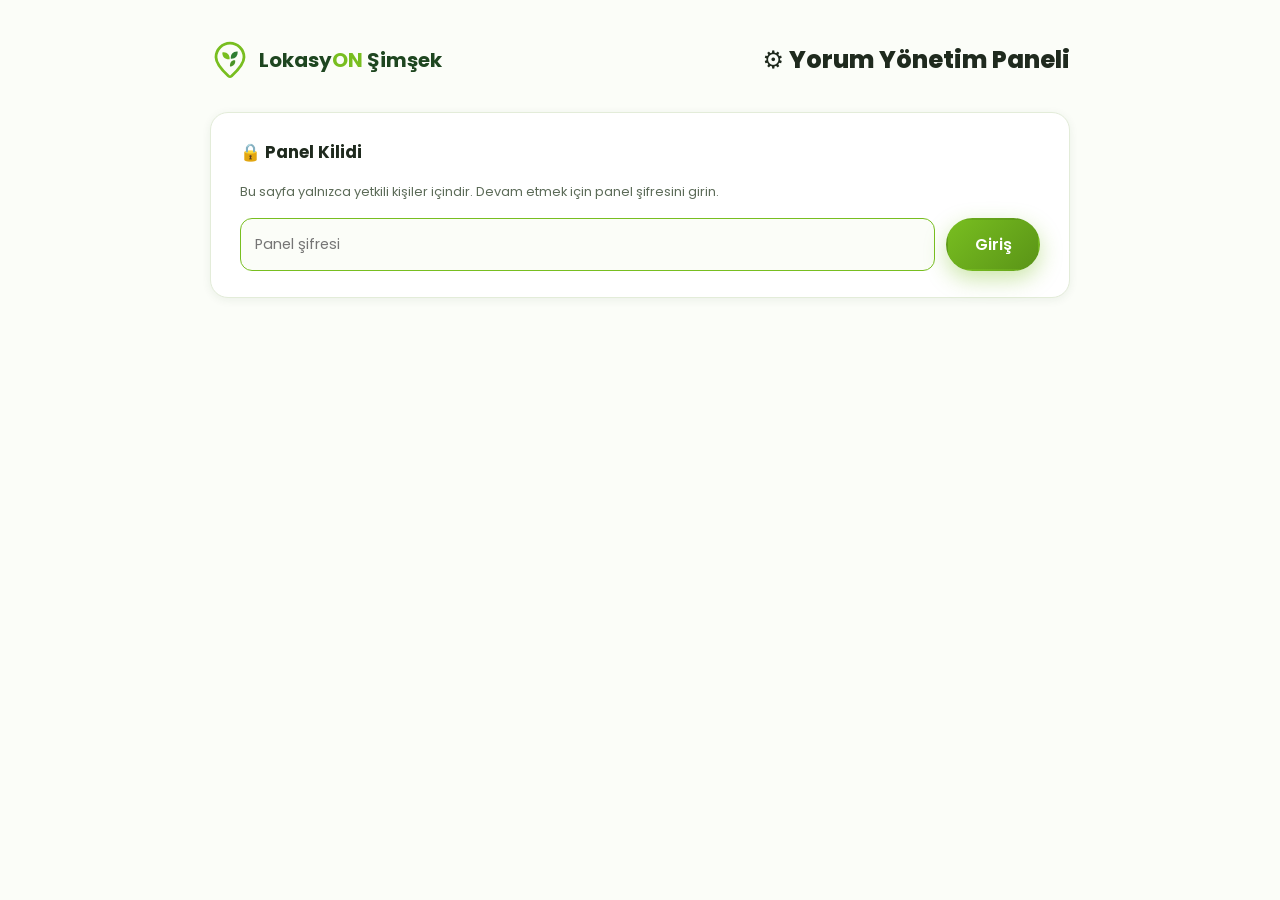
==== commit 0ebc7cd6: "Admin paneline sifre kilidi eklendi - Panel acilista sifre soruyor; sifre kodda SHA-256 ozeti olarak" ====
--- a/admin.html
+++ b/admin.html
@@ -56,6 +56,17 @@
       <h1>⚙️ Yorum Yönetim Paneli</h1>
     </div>
 
+    <div class="admin-card" id="lockScreen">
+      <h2>🔒 Panel Kilidi</h2>
+      <p class="muted-note" style="margin:0 0 1rem">Bu sayfa yalnızca yetkili kişiler içindir. Devam etmek için panel şifresini girin.</p>
+      <div class="token-row">
+        <input type="password" id="passInput" placeholder="Panel şifresi" autocomplete="current-password">
+        <button class="btn btn-primary" id="unlockBtn" type="button">Giriş</button>
+      </div>
+      <div class="status" id="lockStatus"></div>
+    </div>
+
+    <div id="panelContent" hidden>
     <div class="admin-card">
       <h2>1️⃣ GitHub Bağlantısı</h2>
       <div class="token-row">
@@ -87,6 +98,7 @@
       <div class="status" id="saveStatus"></div>
       <p class="muted-note">Kaydettikten sonra değişikliklerin sitede görünmesi 1-2 dakika sürebilir (GitHub Pages yayını). Sıralamayı ↑ ↓ butonlarıyla değiştirebilirsiniz; en üstteki yorum sitede ilk gösterilir.</p>
     </div>
+    </div>
   </div>
 
   <script src="js/admin.js"></script>
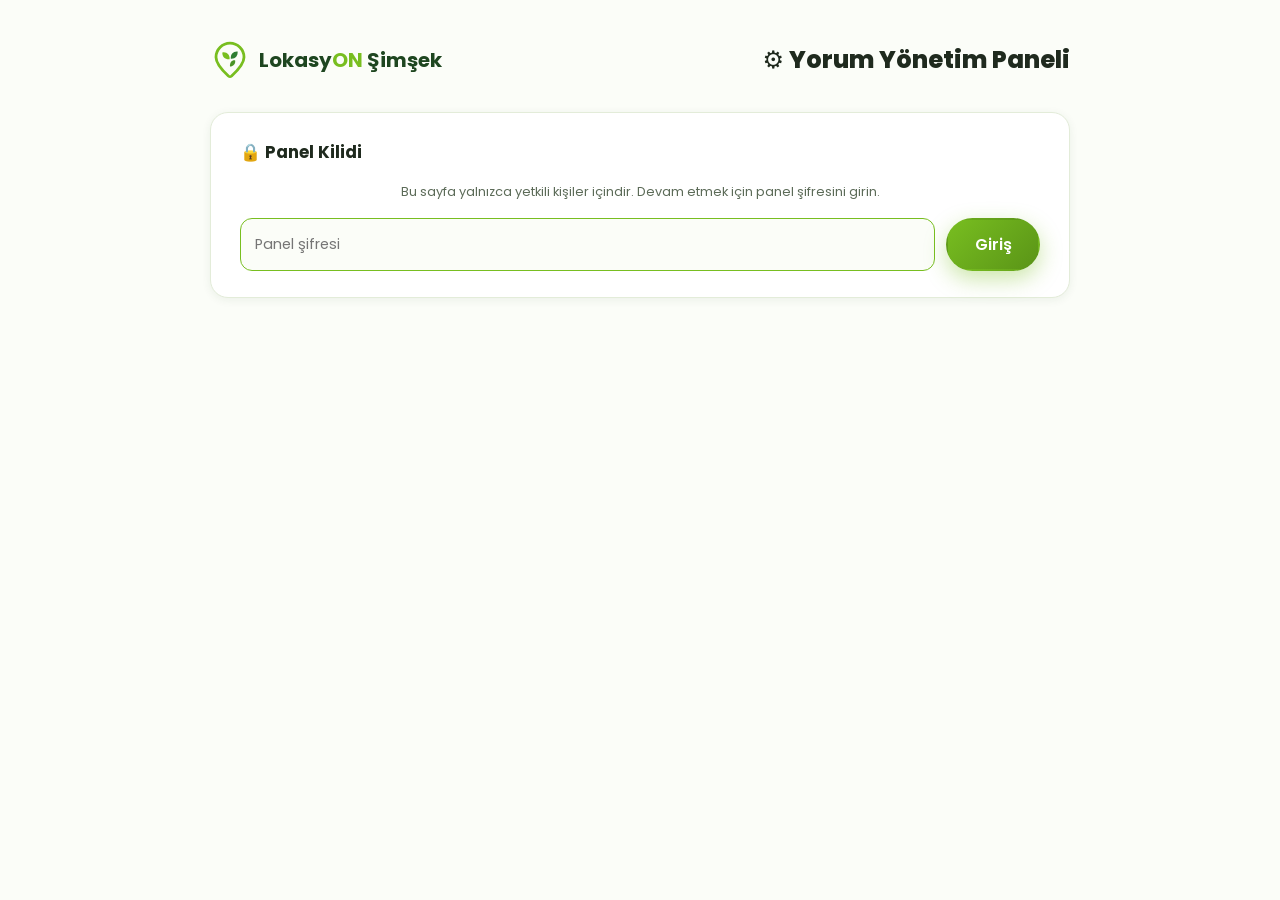
==== commit ea96b2f3: "Hesaplama ve Iletisim ayri sayfalara tasindi, satin alma linki tr. adresiyle degistirildi - hesaplam" ====
--- a/admin.html
+++ b/admin.html
@@ -8,7 +8,7 @@
   <link rel="preconnect" href="https://fonts.googleapis.com">
   <link rel="preconnect" href="https://fonts.gstatic.com" crossorigin>
   <link href="https://fonts.googleapis.com/css2?family=Poppins:wght@300;400;500;600;700;800&display=swap" rel="stylesheet">
-  <link rel="stylesheet" href="css/style.css">
+  <link rel="stylesheet" href="css/style.css?v=2">
   <link rel="icon" href="data:image/svg+xml,%3Csvg xmlns='http://www.w3.org/2000/svg' viewBox='0 0 100 100'%3E%3Ccircle cx='50' cy='50' r='48' fill='white' stroke='%2378be20' stroke-width='4'/%3E%3Cpath d='M50 12 C32 12 18 26 18 44 C18 60 34 75 46 86 C48 88 52 88 54 86 C66 75 82 60 82 44 C82 26 68 12 50 12 Z' fill='none' stroke='%23222222' stroke-width='6'/%3E%3Cpath d='M32 32 C43 30 50 38 49 48 C38 49 31 42 32 32 Z' fill='%2378be20'/%3E%3Cpath d='M68 30 C57 29 51 36 52 46 C63 47 69 40 68 30 Z' fill='%232e7d32'/%3E%3C/svg%3E">
   <style>
     body { background: var(--bg-cream); }
--- a/css/style.css
+++ b/css/style.css
@@ -95,6 +95,13 @@
 .btn-white { background: #fff; color: var(--green-deep); box-shadow: 0 10px 26px rgba(0, 0, 0, 0.18); }
 .btn-white:hover { box-shadow: 0 14px 32px rgba(0, 0, 0, 0.24); }
 
+.btn-orange {
+  background: linear-gradient(135deg, var(--orange) 0%, var(--orange-dark) 100%);
+  color: #fff;
+  box-shadow: 0 8px 22px rgba(245, 130, 31, 0.38);
+}
+.btn-orange:hover { box-shadow: 0 12px 28px rgba(245, 130, 31, 0.5); }
+
 .btn-lg { padding: 1em 2em; font-size: 1.04rem; }
 .btn-block { width: 100%; }
 
@@ -128,6 +135,7 @@
   transition: box-shadow 0.25s ease, border-color 0.25s ease;
 }
 .navbar.scrolled { box-shadow: var(--shadow-sm); border-bottom-color: var(--line); }
+.navbar .container { width: min(1400px, 96%); }
 
 .nav-inner {
   display: flex;
@@ -142,7 +150,7 @@
 .brand-text em { font-style: normal; color: var(--green); }
 .brand-light { color: #fff; }
 
-.nav-links { display: flex; gap: 1.4rem; margin-left: auto; }
+.nav-links { display: flex; gap: 1.1rem; margin-left: auto; }
 .nav-links a {
   font-size: 0.92rem;
   font-weight: 500;
@@ -164,6 +172,59 @@
 .nav-links a:hover::after, .nav-links a.active::after { right: 0; }
 
 .nav-cta { flex-shrink: 0; }
+
+/* ---------- Menü Açılır Liste ---------- */
+.nav-drop { position: relative; }
+.nav-drop-btn {
+  font-family: var(--font);
+  font-size: 0.92rem;
+  font-weight: 500;
+  color: var(--muted);
+  background: none;
+  border: 0;
+  padding: 0.35em 0;
+  cursor: pointer;
+  display: inline-flex;
+  align-items: center;
+  gap: 0.3em;
+  transition: color 0.2s ease;
+}
+.nav-drop:hover .nav-drop-btn, .nav-drop-btn:focus { color: var(--green-deep); }
+.drop-ok { font-size: 0.7em; transition: transform 0.2s ease; }
+.nav-drop:hover .drop-ok { transform: rotate(180deg); }
+.nav-drop-menu {
+  position: absolute;
+  top: 100%;
+  left: 50%;
+  transform: translateX(-50%) translateY(6px);
+  background: #fff;
+  border: 1px solid var(--line);
+  border-radius: 14px;
+  box-shadow: var(--shadow-md);
+  padding: 0.5rem;
+  display: flex;
+  flex-direction: column;
+  min-width: 230px;
+  opacity: 0;
+  visibility: hidden;
+  transition: opacity 0.18s ease, transform 0.18s ease, visibility 0.18s;
+  z-index: 50;
+}
+.nav-drop:hover .nav-drop-menu,
+.nav-drop:focus-within .nav-drop-menu {
+  opacity: 1;
+  visibility: visible;
+  transform: translateX(-50%) translateY(0);
+}
+.nav-drop-menu a {
+  font-size: 0.9rem;
+  font-weight: 500;
+  color: var(--muted);
+  padding: 0.6em 0.9em;
+  border-radius: 9px;
+  white-space: nowrap;
+}
+.nav-drop-menu a:hover { background: var(--bg-soft); color: var(--green-deep); }
 
 .nav-toggle {
   display: none;
@@ -299,7 +360,7 @@
 }
 .stats-grid {
   display: grid;
-  grid-template-columns: repeat(4, 1fr);
+  grid-template-columns: repeat(3, 1fr);
   gap: 1.5rem;
   text-align: center;
 }
@@ -548,19 +609,6 @@
   border: 6px solid #fff;
   box-shadow: var(--shadow-lg);
 }
-.exp-card {
-  position: absolute;
-  top: 24px; right: 6%;
-  background: linear-gradient(135deg, var(--green) 0%, var(--green-dark) 100%);
-  color: #fff;
-  border-radius: 16px;
-  padding: 0.9rem 1.2rem;
-  display: flex; align-items: center; gap: 0.6rem;
-  box-shadow: var(--shadow-md);
-}
-.exp-card strong { font-size: 1.9rem; font-weight: 800; line-height: 1; }
-.exp-card span { font-size: 0.78rem; line-height: 1.25; opacity: 0.95; }
-
 /* ---------- Yorumlar ---------- */
 .section-green {
   background:
@@ -1089,6 +1137,405 @@
   max-width: 720px;
   margin-left: auto;
   margin-right: auto;
+}
+
+/* ---------- Ürün Kataloğu ---------- */
+.urun-hero { padding-top: 3.5rem; }
+.muted-note { font-size: 0.9rem; color: var(--muted); text-align: center; }
+
+.urun-araclar { max-width: 900px; margin: 0 auto 1.2rem; }
+.urun-ara {
+  width: 100%;
+  font-family: var(--font);
+  font-size: 0.98rem;
+  color: var(--ink);
+  background: #fff;
+  border: 1.5px solid var(--line);
+  border-radius: 999px;
+  padding: 0.85em 1.4em;
+  margin-bottom: 1rem;
+  transition: border-color 0.2s ease, box-shadow 0.2s ease;
+}
+.urun-ara:focus {
+  outline: none;
+  border-color: var(--green);
+  box-shadow: 0 0 0 4px rgba(120, 190, 32, 0.15);
+}
+
+.urun-filtreler {
+  display: flex;
+  flex-wrap: wrap;
+  gap: 0.5rem;
+  justify-content: center;
+}
+.filtre-chip {
+  font-family: var(--font);
+  font-size: 0.8rem;
+  font-weight: 600;
+  color: var(--muted);
+  background: #fff;
+  border: 1.5px solid var(--line);
+  border-radius: 999px;
+  padding: 0.45em 1em;
+  cursor: pointer;
+  transition: border-color 0.15s ease, color 0.15s ease, background 0.15s ease;
+}
+.filtre-chip:hover { border-color: var(--green); color: var(--green-dark); }
+.filtre-chip.active {
+  background: linear-gradient(135deg, var(--green) 0%, var(--green-dark) 100%);
+  border-color: var(--green-dark);
+  color: #fff;
+}
+
+.urun-sayac {
+  text-align: center;
+  font-size: 0.85rem;
+  color: var(--muted);
+  margin-bottom: 1.6rem;
+}
+
+.urun-grid {
+  display: grid;
+  grid-template-columns: repeat(3, 1fr);
+  gap: 1.6rem;
+}
+.urun-card {
+  background: #fff;
+  border: 1px solid var(--line);
+  border-radius: var(--radius);
+  overflow: hidden;
+  display: flex;
+  flex-direction: column;
+  transition: transform 0.25s ease, box-shadow 0.25s ease;
+}
+.urun-card:hover { transform: translateY(-5px); box-shadow: var(--shadow-md); }
+
+.urun-img {
+  position: relative;
+  background: var(--bg-cream);
+  padding: 1.4rem;
+  display: flex;
+  align-items: center;
+  justify-content: center;
+}
+.urun-img img { height: 190px; object-fit: contain; }
+.urun-kat {
+  position: absolute;
+  top: 12px; left: 12px;
+  background: #ecf7dd;
+  color: var(--green-dark);
+  font-size: 0.72rem;
+  font-weight: 700;
+  padding: 0.35em 0.9em;
+  border-radius: 999px;
+}
+
+.urun-body { padding: 1.3rem 1.4rem 1.5rem; display: flex; flex-direction: column; flex: 1; }
+.urun-body h3 { font-size: 1.05rem; font-weight: 700; line-height: 1.35; margin-bottom: 0.25rem; }
+.urun-alt { font-size: 0.82rem; font-weight: 600; color: var(--orange-dark); margin-bottom: 0.55rem; }
+.urun-ozet { font-size: 0.86rem; color: var(--muted); margin-bottom: 0.9rem; }
+
+.urun-detaylar { margin-bottom: 1.1rem; display: grid; gap: 0.4rem; }
+.urun-sekme {
+  border: 1px solid var(--line);
+  border-radius: 10px;
+  background: var(--bg-cream);
+}
+.urun-sekme summary {
+  list-style: none;
+  cursor: pointer;
+  font-size: 0.82rem;
+  font-weight: 700;
+  padding: 0.55em 1em;
+  position: relative;
+  user-select: none;
+}
+.urun-sekme summary::-webkit-details-marker { display: none; }
+.urun-sekme summary::after {
+  content: "+";
+  position: absolute;
+  right: 0.9em; top: 50%;
+  transform: translateY(-50%);
+  color: var(--green-dark);
+  font-size: 1.05rem;
+}
+.urun-sekme[open] summary::after { content: "−"; }
+.urun-sekme-icerik {
+  padding: 0 1em 0.9em;
+  font-size: 0.83rem;
+  color: var(--muted);
+  overflow-wrap: break-word;
+}
+.urun-sekme-icerik p { margin-bottom: 0.5em; }
+.urun-sekme-icerik ul { margin: 0.3em 0 0.5em 1.1em; list-style: disc; }
+.urun-sekme-icerik table { width: 100%; font-size: 0.78rem; border-collapse: collapse; }
+.urun-sekme-icerik td, .urun-sekme-icerik th { border: 1px solid var(--line); padding: 0.3em 0.5em; text-align: left; }
+.urun-sekme-icerik img { max-width: 100%; }
+
+.urun-actions { margin-top: auto; display: flex; gap: 0.6rem; flex-wrap: wrap; }
+.urun-actions .btn { padding: 0.6em 1.1em; font-size: 0.85rem; flex: 1; white-space: nowrap; }
+
+@media (max-width: 1024px) {
+  .urun-grid { grid-template-columns: repeat(2, 1fr); }
+}
+@media (max-width: 640px) {
+  .urun-grid { grid-template-columns: 1fr; }
+}
+
+/* ---------- Resmi İçerik Sayfaları (SSS / Tarifler / Makaleler) ---------- */
+.kaynak-notu {
+  text-align: center;
+  font-size: 0.8rem;
+  color: var(--muted);
+  margin-top: 2.2rem;
+}
+.kaynak-notu a { color: var(--green-dark); font-weight: 600; }
+.kaynak-notu a:hover { text-decoration: underline; }
+
+.resmi-icerik { font-size: 0.92rem; color: var(--ink); line-height: 1.75; }
+.resmi-icerik p { margin-bottom: 0.8em; }
+.resmi-icerik h2, .resmi-icerik h3, .resmi-icerik h4 {
+  font-size: 1.02rem;
+  font-weight: 700;
+  margin: 1.1em 0 0.45em;
+}
+.resmi-icerik ul, .resmi-icerik ol { margin: 0.4em 0 0.9em 1.3em; }
+.resmi-icerik ul { list-style: disc; }
+.resmi-icerik ol { list-style: decimal; }
+.resmi-icerik a { color: var(--green-dark); font-weight: 600; }
+.resmi-icerik a:hover { text-decoration: underline; }
+.resmi-icerik img { max-width: 100%; border-radius: 12px; margin: 0.6em 0; }
+.resmi-icerik sup { font-size: 0.7em; }
+.resmi-icerik table { width: 100%; border-collapse: collapse; font-size: 0.85rem; margin: 0.6em 0; }
+.resmi-icerik td, .resmi-icerik th { border: 1px solid var(--line); padding: 0.4em 0.6em; text-align: left; }
+
+/* içerik kartları (tarif + makale) */
+.icerik-grid {
+  display: grid;
+  grid-template-columns: repeat(3, 1fr);
+  gap: 1.6rem;
+}
+.icerik-card {
+  background: #fff;
+  border: 1px solid var(--line);
+  border-radius: var(--radius);
+  overflow: hidden;
+  display: flex;
+  flex-direction: column;
+  transition: transform 0.25s ease, box-shadow 0.25s ease;
+}
+.icerik-card:hover { transform: translateY(-5px); box-shadow: var(--shadow-md); }
+.icerik-img { height: 190px; }
+.icerik-img img { width: 100%; height: 100%; object-fit: cover; }
+.icerik-body { padding: 1.3rem 1.4rem 1.5rem; display: flex; flex-direction: column; flex: 1; }
+.icerik-body h3 { font-size: 1.05rem; font-weight: 700; line-height: 1.4; margin-bottom: 0.5rem; }
+.icerik-ozet { font-size: 0.87rem; color: var(--muted); margin-bottom: 1rem; }
+.icerik-body .btn { margin-top: auto; align-self: flex-start; padding: 0.6em 1.3em; font-size: 0.88rem; }
+.icerik-card details { margin-bottom: 1rem; }
+.icerik-card details .resmi-icerik { padding-top: 0.7rem; font-size: 0.87rem; }
+.icerik-card summary {
+  list-style: none;
+  cursor: pointer;
+  font-size: 0.88rem;
+  font-weight: 700;
+  color: var(--green-dark);
+  user-select: none;
+}
+.icerik-card summary::-webkit-details-marker { display: none; }
+.icerik-card summary::before { content: "▸ "; }
+.icerik-card details[open] summary::before { content: "▾ "; }
+.icerik-kaynak { font-size: 0.78rem; margin-top: 0.6rem; }
+.icerik-kaynak a { color: var(--muted); }
+.icerik-kaynak a:hover { color: var(--green-dark); }
+
+/* makale okuyucu (tam ekran panel) */
+.okuyucu {
+  position: fixed;
+  inset: 0;
+  z-index: 200;
+  background: rgba(20, 45, 21, 0.55);
+  backdrop-filter: blur(3px);
+  display: flex;
+  align-items: center;
+  justify-content: center;
+  padding: 2rem 1rem;
+}
+.okuyucu[hidden] { display: none; }
+.okuyucu-panel {
+  position: relative;
+  background: #fff;
+  border-radius: var(--radius-lg);
+  max-width: 760px;
+  width: 100%;
+  max-height: 90vh;
+  overflow-y: auto;
+  padding: 2.2rem 2.4rem;
+}
+.okuyucu-panel > img {
+  width: 100%;
+  height: 260px;
+  object-fit: cover;
+  border-radius: var(--radius);
+  margin-bottom: 1.4rem;
+}
+.okuyucu-panel h2 {
+  font-size: 1.5rem;
+  font-weight: 800;
+  line-height: 1.3;
+  margin-bottom: 1rem;
+}
+.okuyucu-kapat {
+  position: sticky;
+  top: 0;
+  float: right;
+  width: 38px; height: 38px;
+  border: 0;
+  border-radius: 50%;
+  background: var(--bg-soft);
+  color: var(--green-deep);
+  font-size: 1.1rem;
+  font-weight: 700;
+  cursor: pointer;
+  transition: background 0.15s ease;
+  z-index: 5;
+}
+.okuyucu-kapat:hover { background: var(--green); color: #fff; }
+
+/* SSS arama kutusu bu sayfada da kullanılıyor (.urun-ara) */
+
+/* Neden Herbalife bölümü */
+.neden-quote {
+  max-width: 780px;
+  margin: 0 auto 2.4rem;
+  background: #fff;
+  border-left: 5px solid var(--green);
+  border-radius: 0 var(--radius) var(--radius) 0;
+  box-shadow: var(--shadow-sm);
+  padding: 1.6rem 2rem;
+  font-size: 1.02rem;
+  font-style: italic;
+  color: var(--ink);
+  line-height: 1.8;
+}
+.neden-quote footer { margin-top: 0.8rem; font-size: 0.82rem; font-style: normal; color: var(--muted); }
+.neden-quote footer a { color: var(--green-dark); font-weight: 600; }
+.neden-grid {
+  display: grid;
+  grid-template-columns: repeat(4, 1fr);
+  gap: 1.4rem;
+  margin-bottom: 2.4rem;
+}
+.neden-item {
+  background: #fff;
+  border: 1px solid var(--line);
+  border-radius: var(--radius);
+  padding: 1.6rem 1.4rem;
+  text-align: center;
+  transition: transform 0.25s ease, box-shadow 0.25s ease;
+}
+.neden-item:hover { transform: translateY(-5px); box-shadow: var(--shadow-md); }
+.neden-item strong { display: block; font-size: 1.6rem; font-weight: 800; color: var(--green-dark); margin-bottom: 0.3rem; }
+.neden-item span { font-size: 0.88rem; color: var(--muted); line-height: 1.45; display: block; }
+
+/* Online satın alma bölümü */
+.satin-kutu {
+  background:
+    radial-gradient(420px 200px at 85% 15%, rgba(255, 255, 255, 0.55), transparent),
+    linear-gradient(135deg, #fff3e6 0%, #ffe8cf 100%);
+  border: 1px solid #ffdfbd;
+  border-radius: var(--radius-lg);
+  box-shadow: var(--shadow-md);
+  padding: 3rem 2.5rem;
+  text-align: center;
+}
+.satin-kutu .satin-ikon { font-size: 2.6rem; display: block; margin-bottom: 0.6rem; }
+.satin-kutu h2 {
+  font-size: clamp(1.5rem, 2.8vw, 2.1rem);
+  font-weight: 800;
+  letter-spacing: -0.02em;
+  margin-bottom: 0.8rem;
+}
+.satin-kutu h2 em { font-style: normal; color: var(--orange-dark); }
+.satin-kutu > p {
+  color: var(--muted);
+  max-width: 62ch;
+  margin: 0 auto 1.6rem;
+  font-size: 0.97rem;
+}
+.satin-kutu .btn-lg { font-size: 1.08rem; }
+.satin-guven {
+  display: flex;
+  flex-wrap: wrap;
+  justify-content: center;
+  gap: 0.7rem;
+  margin-top: 1.6rem;
+}
+.satin-guven span {
+  background: #fff;
+  border: 1px solid #ffdfbd;
+  border-radius: 999px;
+  font-size: 0.82rem;
+  font-weight: 600;
+  padding: 0.5em 1.1em;
+}
+
+/* ürünler sayfası satın alma şeridi */
+.satin-serit {
+  display: flex;
+  align-items: center;
+  justify-content: space-between;
+  gap: 1rem;
+  flex-wrap: wrap;
+  background: linear-gradient(135deg, #fff3e6 0%, #ffe8cf 100%);
+  border: 1px solid #ffdfbd;
+  border-radius: var(--radius);
+  padding: 1.1rem 1.5rem;
+  margin-bottom: 1.6rem;
+}
+.satin-serit p { font-size: 0.93rem; font-weight: 600; }
+.satin-serit small { display: block; font-weight: 500; color: var(--muted); margin-top: 0.15rem; }
+
+.nav-buy { white-space: nowrap; }
+.nav-cta { white-space: nowrap; }
+@media (max-width: 1340px) { .nav-buy { display: none; } }
+
+/* İş fırsatı bölümü */
+.is-grid {
+  display: grid;
+  grid-template-columns: repeat(4, 1fr);
+  gap: 1.4rem;
+  margin-bottom: 2.4rem;
+}
+.is-item {
+  background: rgba(255, 255, 255, 0.07);
+  border: 1px solid rgba(255, 255, 255, 0.14);
+  border-radius: var(--radius);
+  padding: 1.7rem 1.4rem;
+  text-align: center;
+  transition: transform 0.25s ease, background 0.25s ease;
+}
+.is-item:hover { transform: translateY(-5px); background: rgba(255, 255, 255, 0.12); }
+.is-item span { font-size: 2.1rem; display: block; margin-bottom: 0.55rem; }
+.is-item strong { display: block; color: #fff; font-size: 1.02rem; margin-bottom: 0.4rem; }
+.is-item small { color: #cfe6b8; font-size: 0.85rem; line-height: 1.55; display: block; }
+.section-green .btn-ghost { color: #fff; border-color: rgba(255, 255, 255, 0.4); }
+.section-green .btn-ghost:hover { border-color: #fff; color: #fff; }
+@media (max-width: 1024px) { .is-grid { grid-template-columns: 1fr 1fr; } }
+@media (max-width: 560px) { .is-grid { grid-template-columns: 1fr; } }
+
+@media (max-width: 1024px) {
+  .icerik-grid { grid-template-columns: repeat(2, 1fr); }
+  .neden-grid { grid-template-columns: repeat(2, 1fr); }
+}
+@media (max-width: 640px) {
+  .icerik-grid { grid-template-columns: 1fr; }
+  .okuyucu { padding: 1rem 0.6rem; }
+  .okuyucu-panel { padding: 1.5rem 1.2rem; }
+  .okuyucu-panel > img { height: 180px; }
+  .neden-quote { padding: 1.2rem 1.3rem; }
+}
+@media (max-width: 560px) {
+  .neden-grid { grid-template-columns: 1fr 1fr; gap: 0.9rem; }
 }
 
 /* ---------- Görünme Animasyonu ---------- */
@@ -1135,9 +1582,24 @@
     transition: max-height 0.35s ease;
     margin-left: 0;
   }
-  .nav-links.open { max-height: 560px; }
+  .nav-links.open { max-height: 900px; }
   .nav-links a { padding: 0.9rem 6%; border-top: 1px solid var(--line); }
   .nav-links a::after { display: none; }
+
+  .nav-drop { position: static; }
+  .nav-drop-btn { display: none; }
+  .nav-drop-menu {
+    position: static;
+    opacity: 1;
+    visibility: visible;
+    transform: none;
+    box-shadow: none;
+    border: 0;
+    border-radius: 0;
+    padding: 0;
+    min-width: 0;
+  }
+  .nav-drop-menu a { padding: 0.9rem 6%; border-top: 1px solid var(--line); border-radius: 0; white-space: normal; font-size: 0.92rem; }
 
   .hero { padding: 3rem 0 3.5rem; }
   .hero-inner { grid-template-columns: 1fr; }
@@ -1157,7 +1619,6 @@
   .calc-placeholder { padding: 3rem 2rem; }
 
   .ig-grid { grid-template-columns: repeat(2, 1fr); }
-  .stats-grid { grid-template-columns: repeat(2, 1fr); }
 
   .cta-inner { flex-direction: column; text-align: center; }
 }
@@ -1177,6 +1638,5 @@
 
   .about-img-1 { width: 100%; height: 340px; }
   .about-img-2 { width: 55%; height: 200px; }
-  .exp-card { right: 0; }
   .topbar-left { gap: 0.8rem; }
 }
